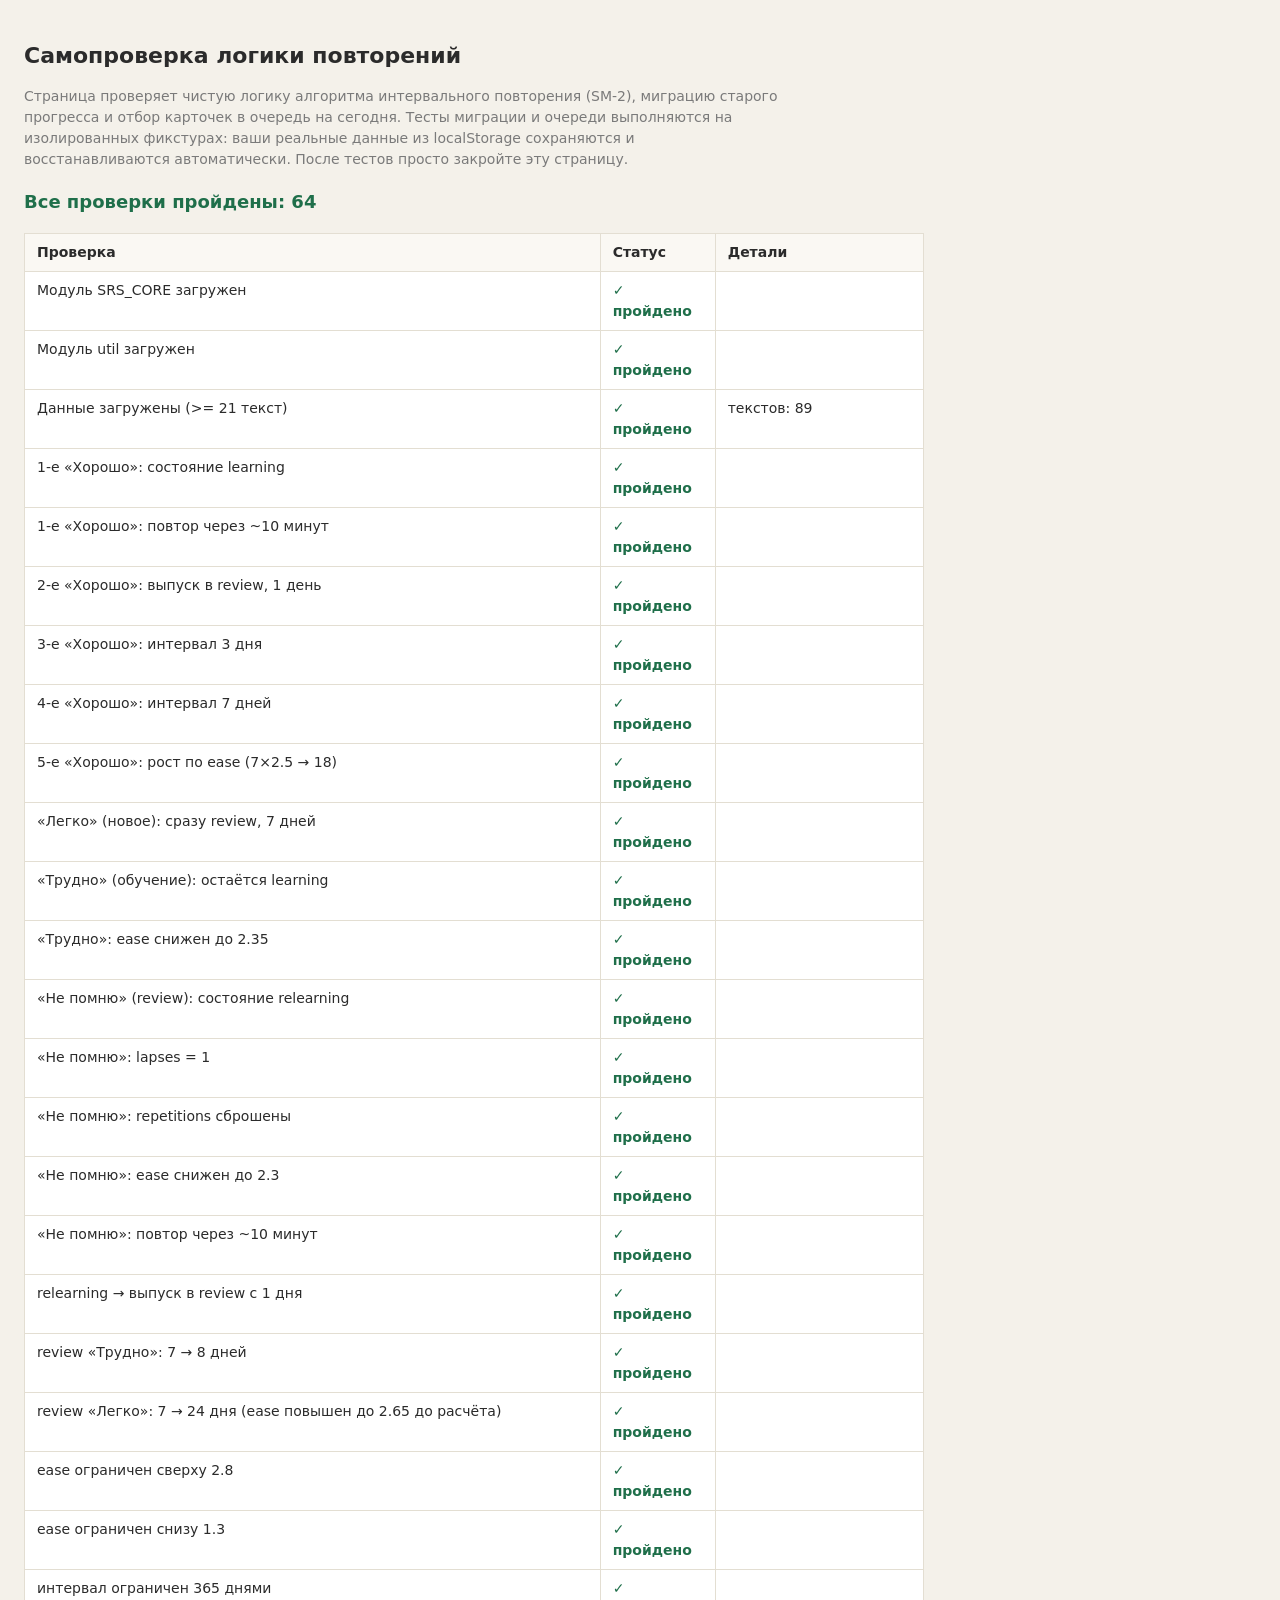
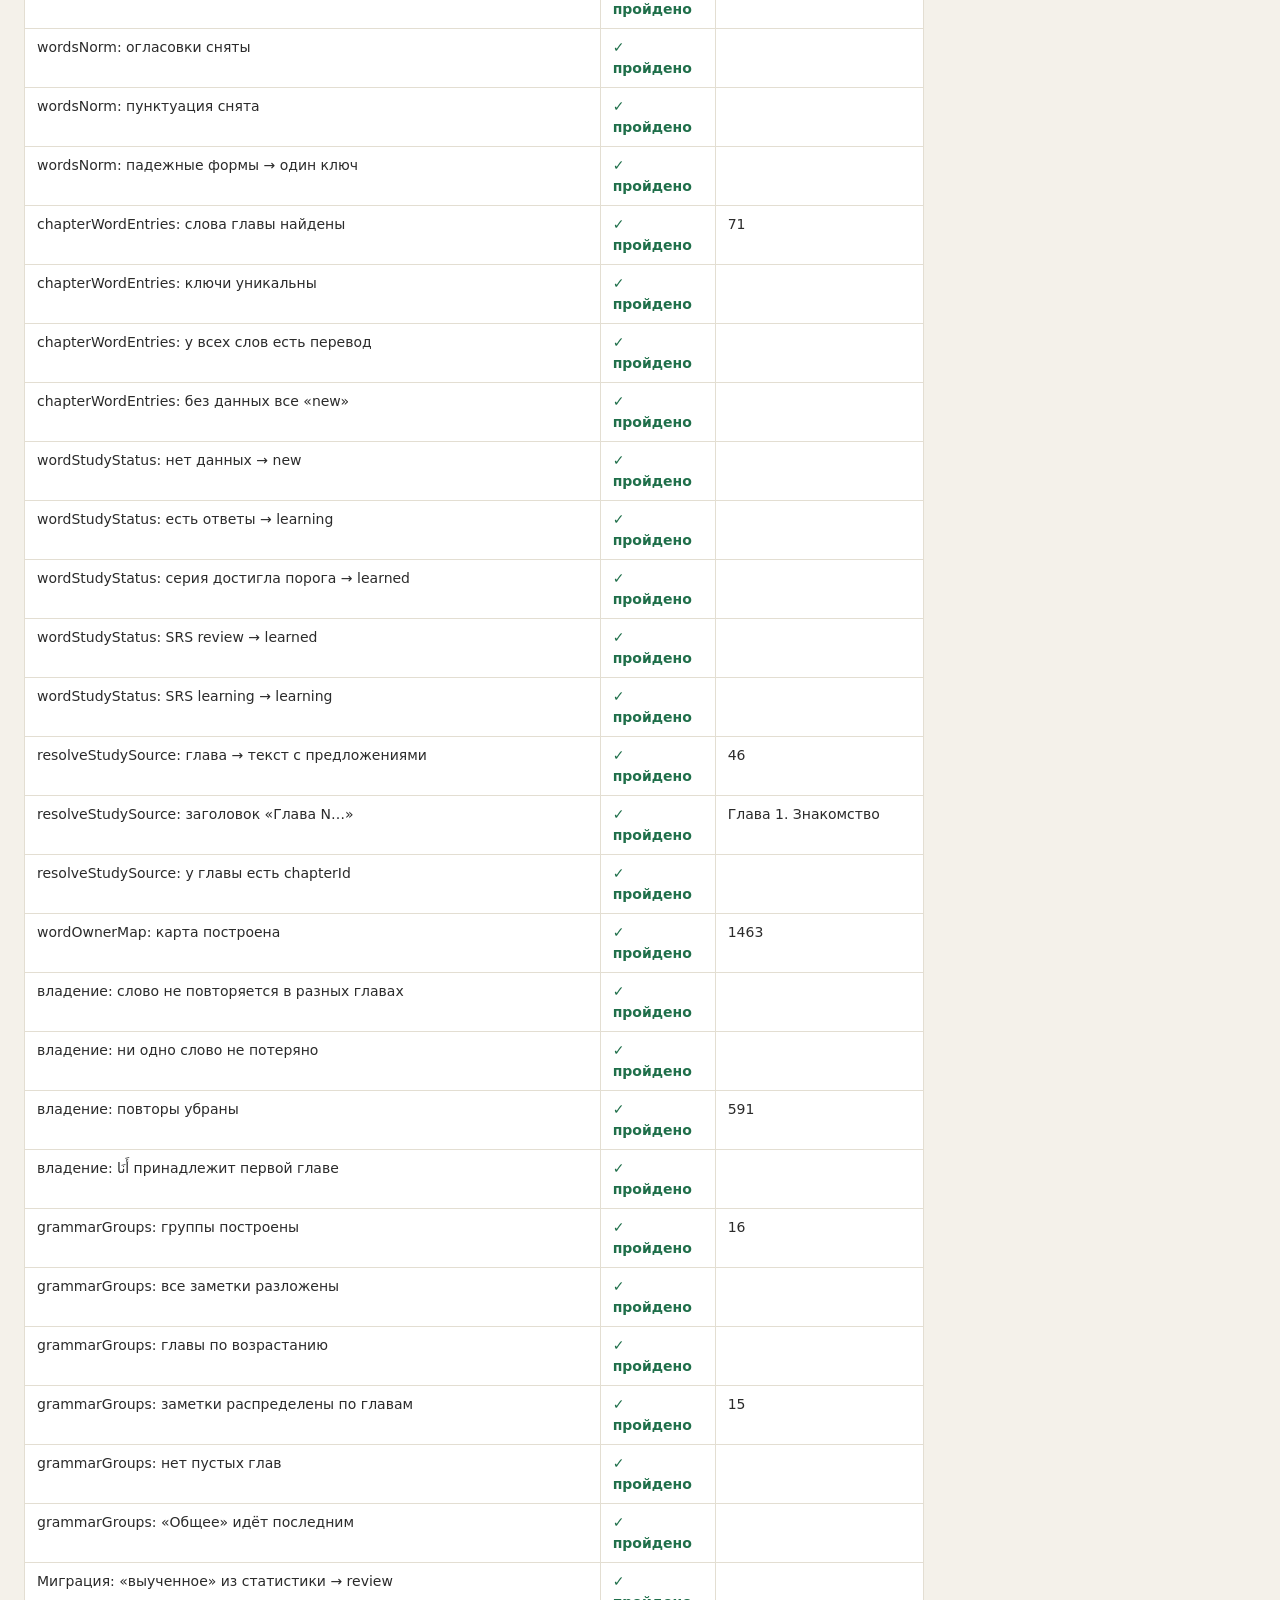
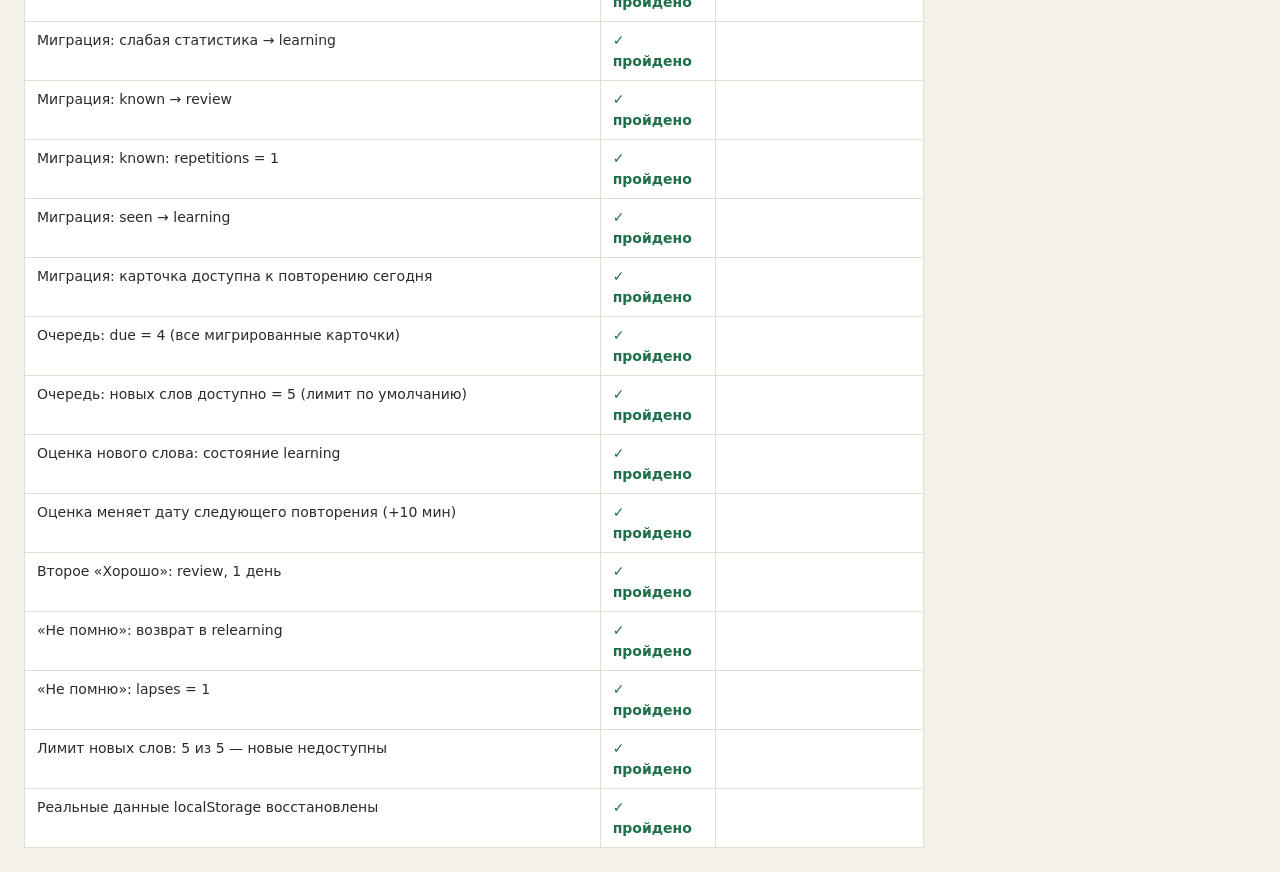
==== selftest.html @ 179c475f "Первичный коммит: сайт «Читаем арабский» Статический сайт (чистый HTML/CSS/JS, без сборщиков) для из" ====
<!DOCTYPE html>
<html lang="ru">
<head>
<meta charset="UTF-8">
<meta name="viewport" content="width=device-width, initial-scale=1.0">
<title>Самопроверка — Читаем арабский</title>
<style>
  body { font-family: "Segoe UI", system-ui, sans-serif; background: #f4f1ea; color: #2b2b2b; margin: 0; padding: 24px; line-height: 1.5; }
  h1 { font-size: 22px; }
  .note { font-size: 14px; color: #7a7a7a; max-width: 760px; }
  #summary { font-size: 18px; font-weight: 700; margin: 18px 0; }
  #summary.ok { color: #1f6f4a; }
  #summary.bad { color: #b3261e; }
  table { border-collapse: collapse; width: 100%; max-width: 900px; background: #fff; font-size: 14px; }
  th, td { border: 1px solid #e3ded2; padding: 8px 12px; text-align: left; vertical-align: top; }
  th { background: #faf8f3; }
  td.status { width: 90px; font-weight: 700; }
  tr.pass td.status { color: #1f6f4a; }
  tr.fail td.status { color: #b3261e; }
  tr.fail td { background: #fdecea; }
  code { background: #f0ece2; border-radius: 4px; padding: 1px 5px; font-size: 13px; }
</style>
</head>
<body>
<h1>Самопроверка логики повторений</h1>
<p class="note">
  Страница проверяет чистую логику алгоритма интервального повторения (SM-2),
  миграцию старого прогресса и отбор карточек в очередь на сегодня.
  Тесты миграции и очереди выполняются на изолированных фикстурах: ваши реальные
  данные из localStorage сохраняются и восстанавливаются автоматически.
  После тестов просто закройте эту страницу.
</p>
<div id="summary">Выполняется…</div>
<table id="results">
  <thead><tr><th>Проверка</th><th>Статус</th><th>Детали</th></tr></thead>
  <tbody></tbody>
</table>

<script src="js/util.js"></script>
<script src="js/mode.js"></script>
<script src="js/srs-core.js"></script>
<script src="js/data.js"></script>
<script src="js/data-juz30.js"></script>
<script src="js/data-fatiha.js"></script>
<script src="js/data-hadith.js"></script>
<script src="js/data-huna.js"></script>
<script src="js/words-core.js"></script>
<script src="js/selftest.js"></script>
</body>
</html>
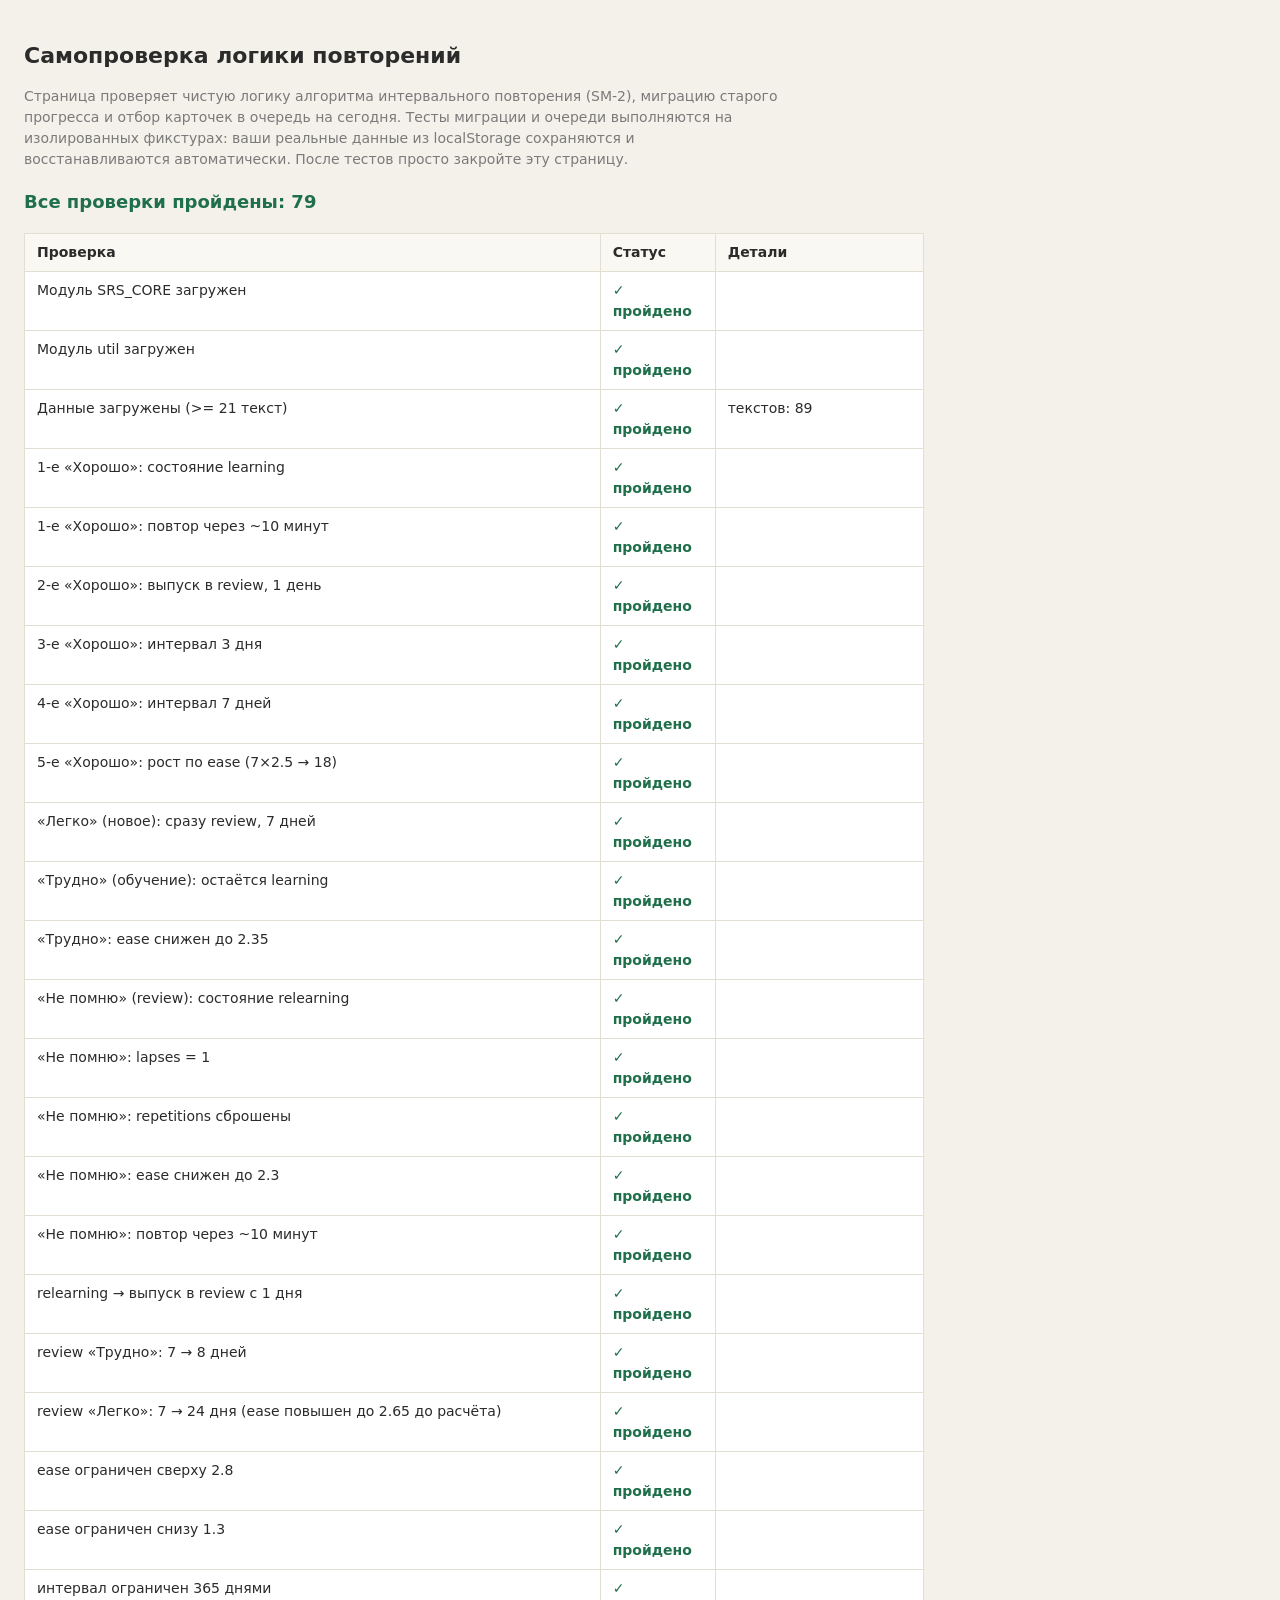
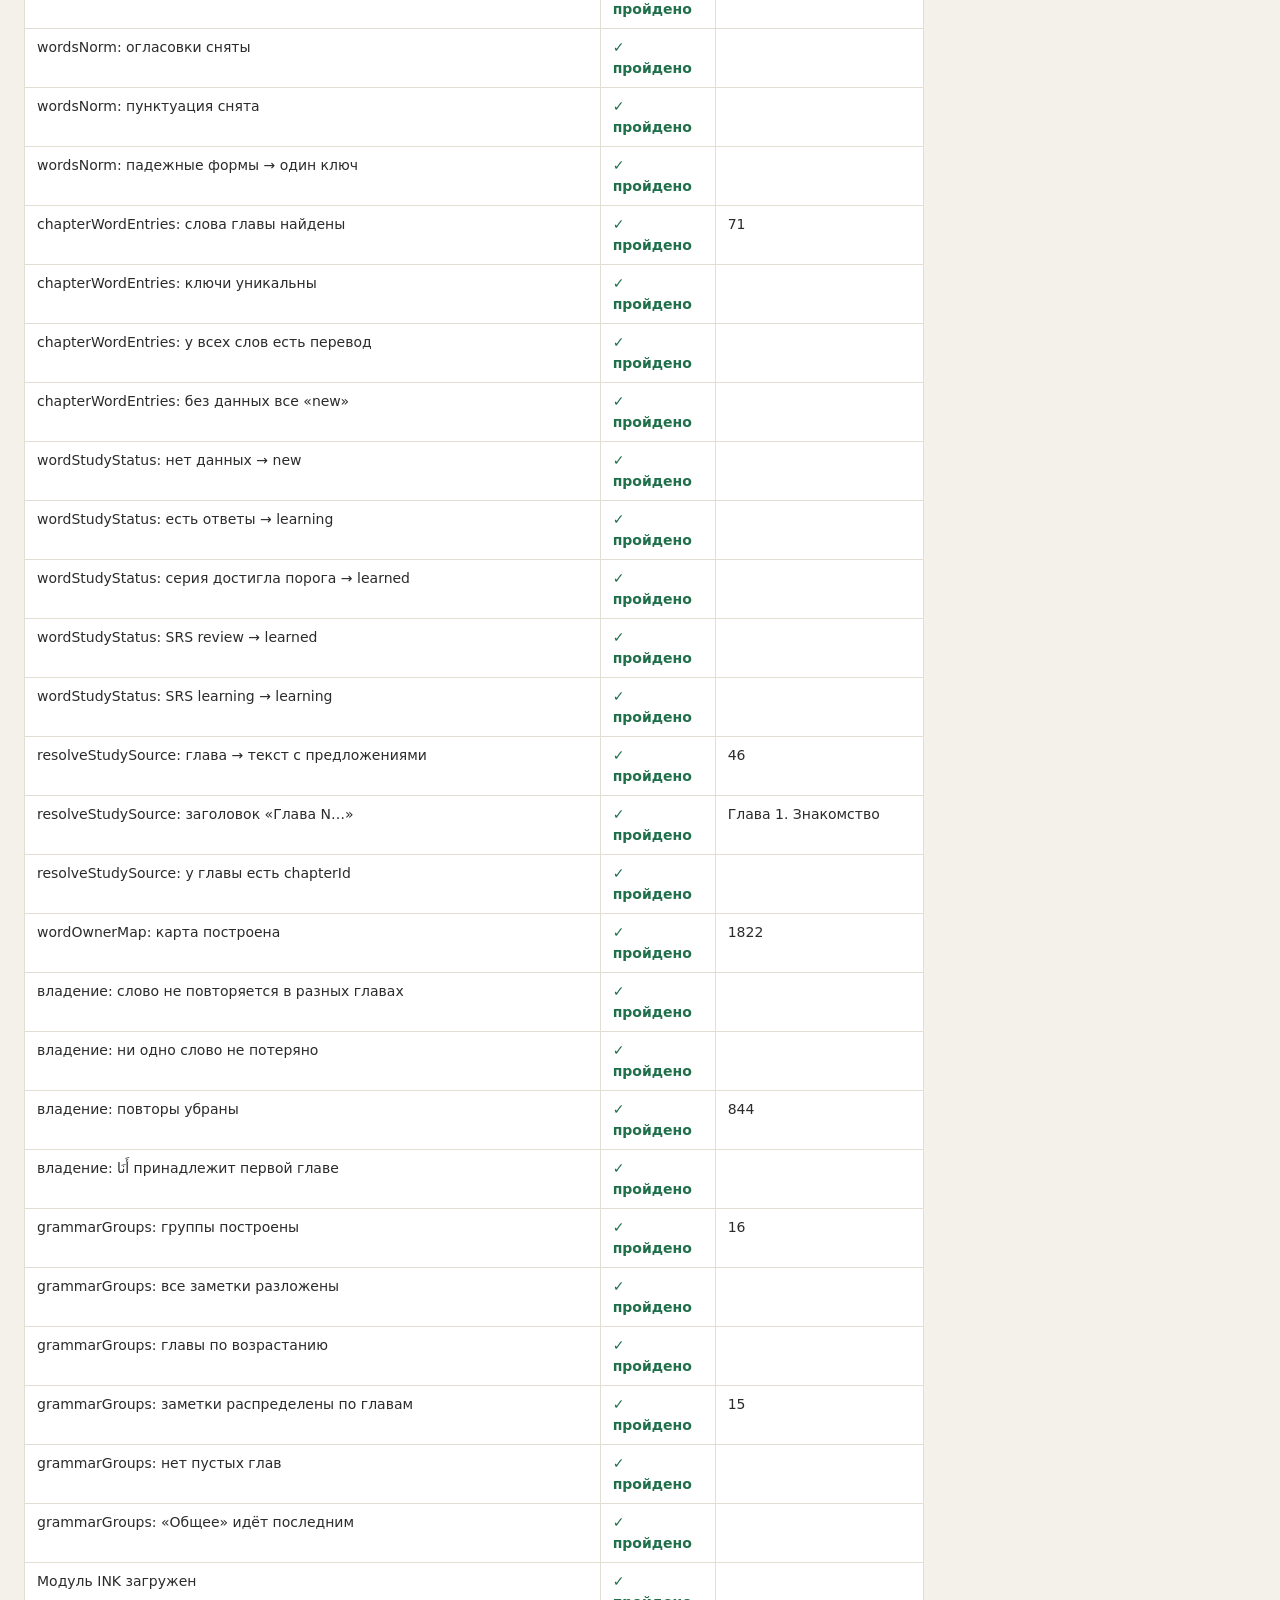
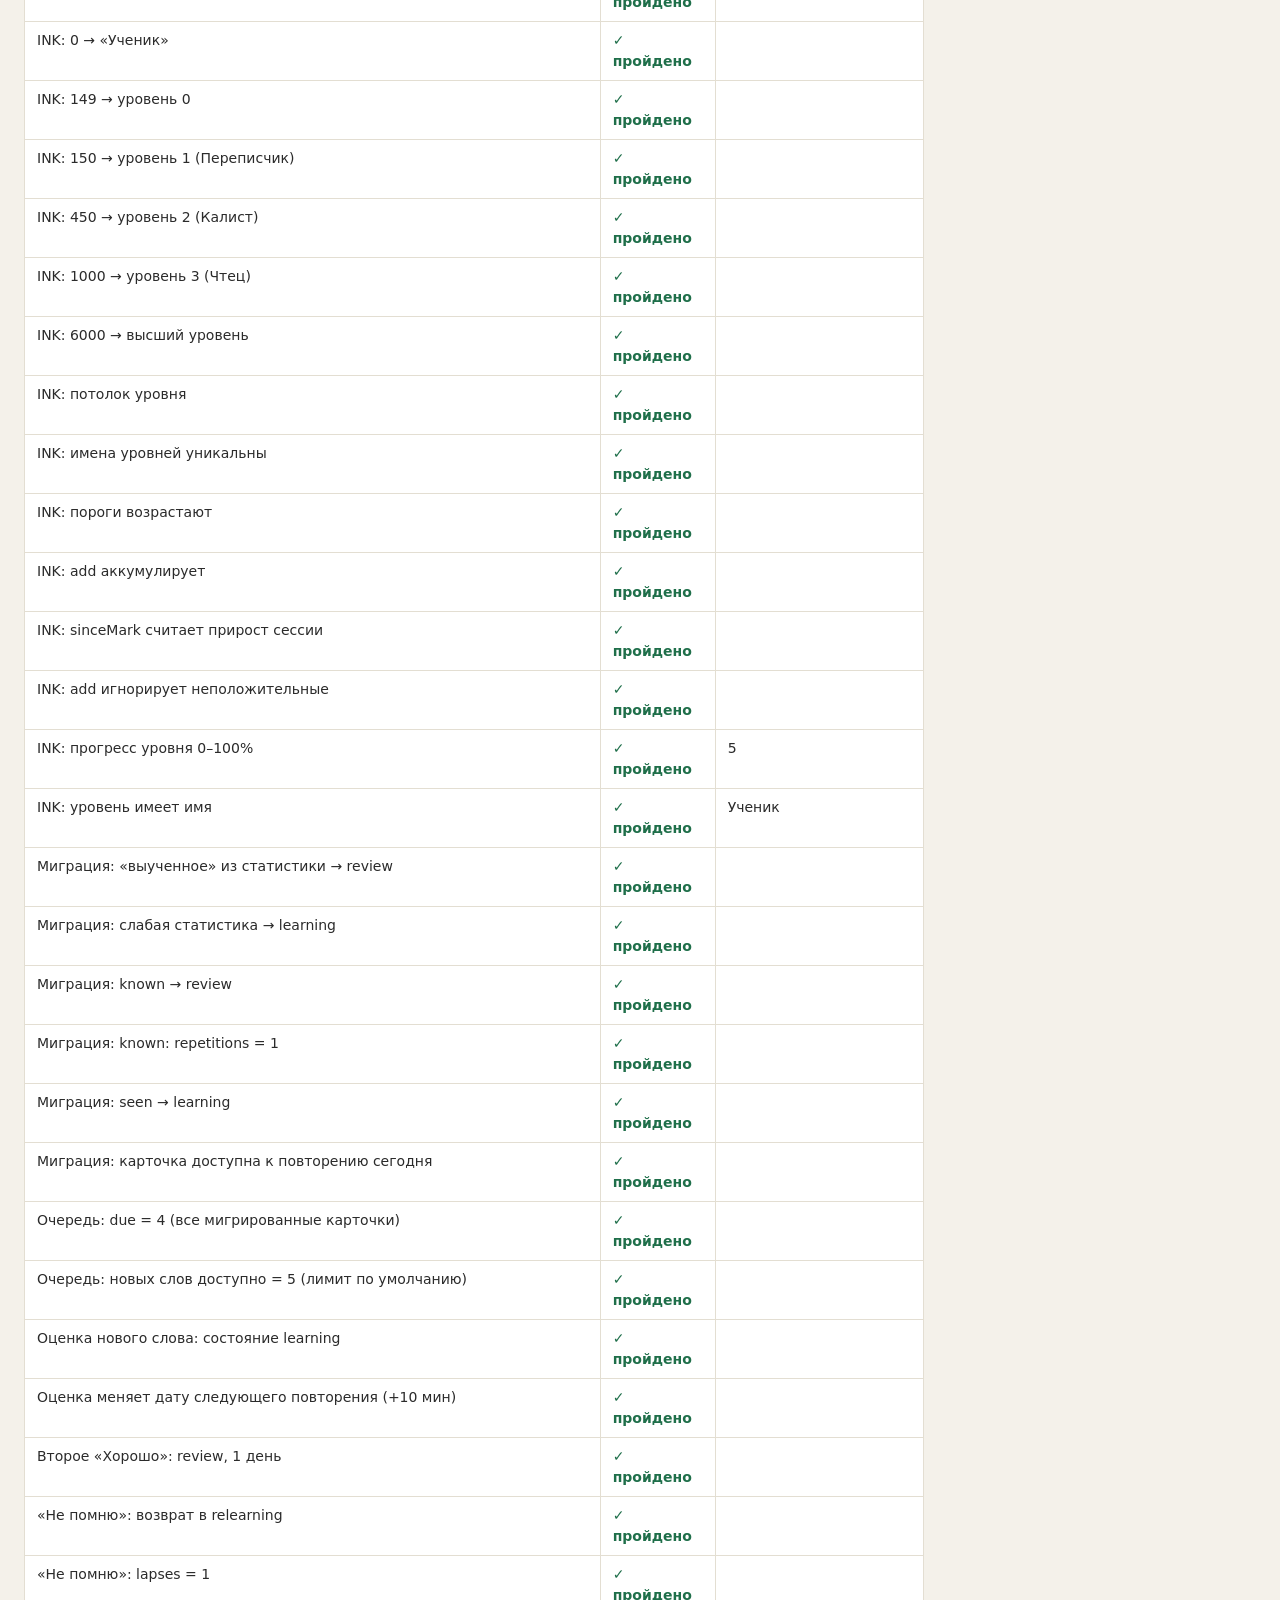
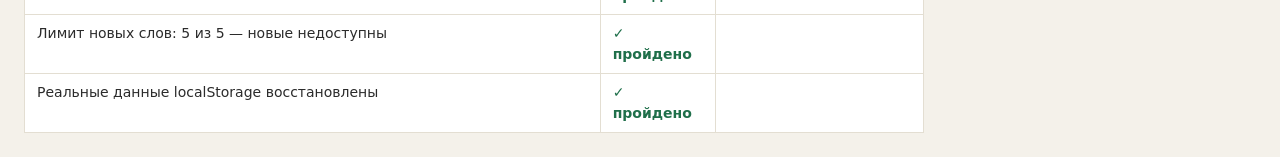
==== commit 7e71cda7: "Геймификация: золотые чернила и уровни пути писца" ====
--- a/selftest.html
+++ b/selftest.html
@@ -38,6 +38,7 @@
 
 <script src="js/util.js"></script>
 <script src="js/mode.js"></script>
+<script src="js/ink.js"></script>
 <script src="js/srs-core.js"></script>
 <script src="js/data.js"></script>
 <script src="js/data-juz30.js"></script>
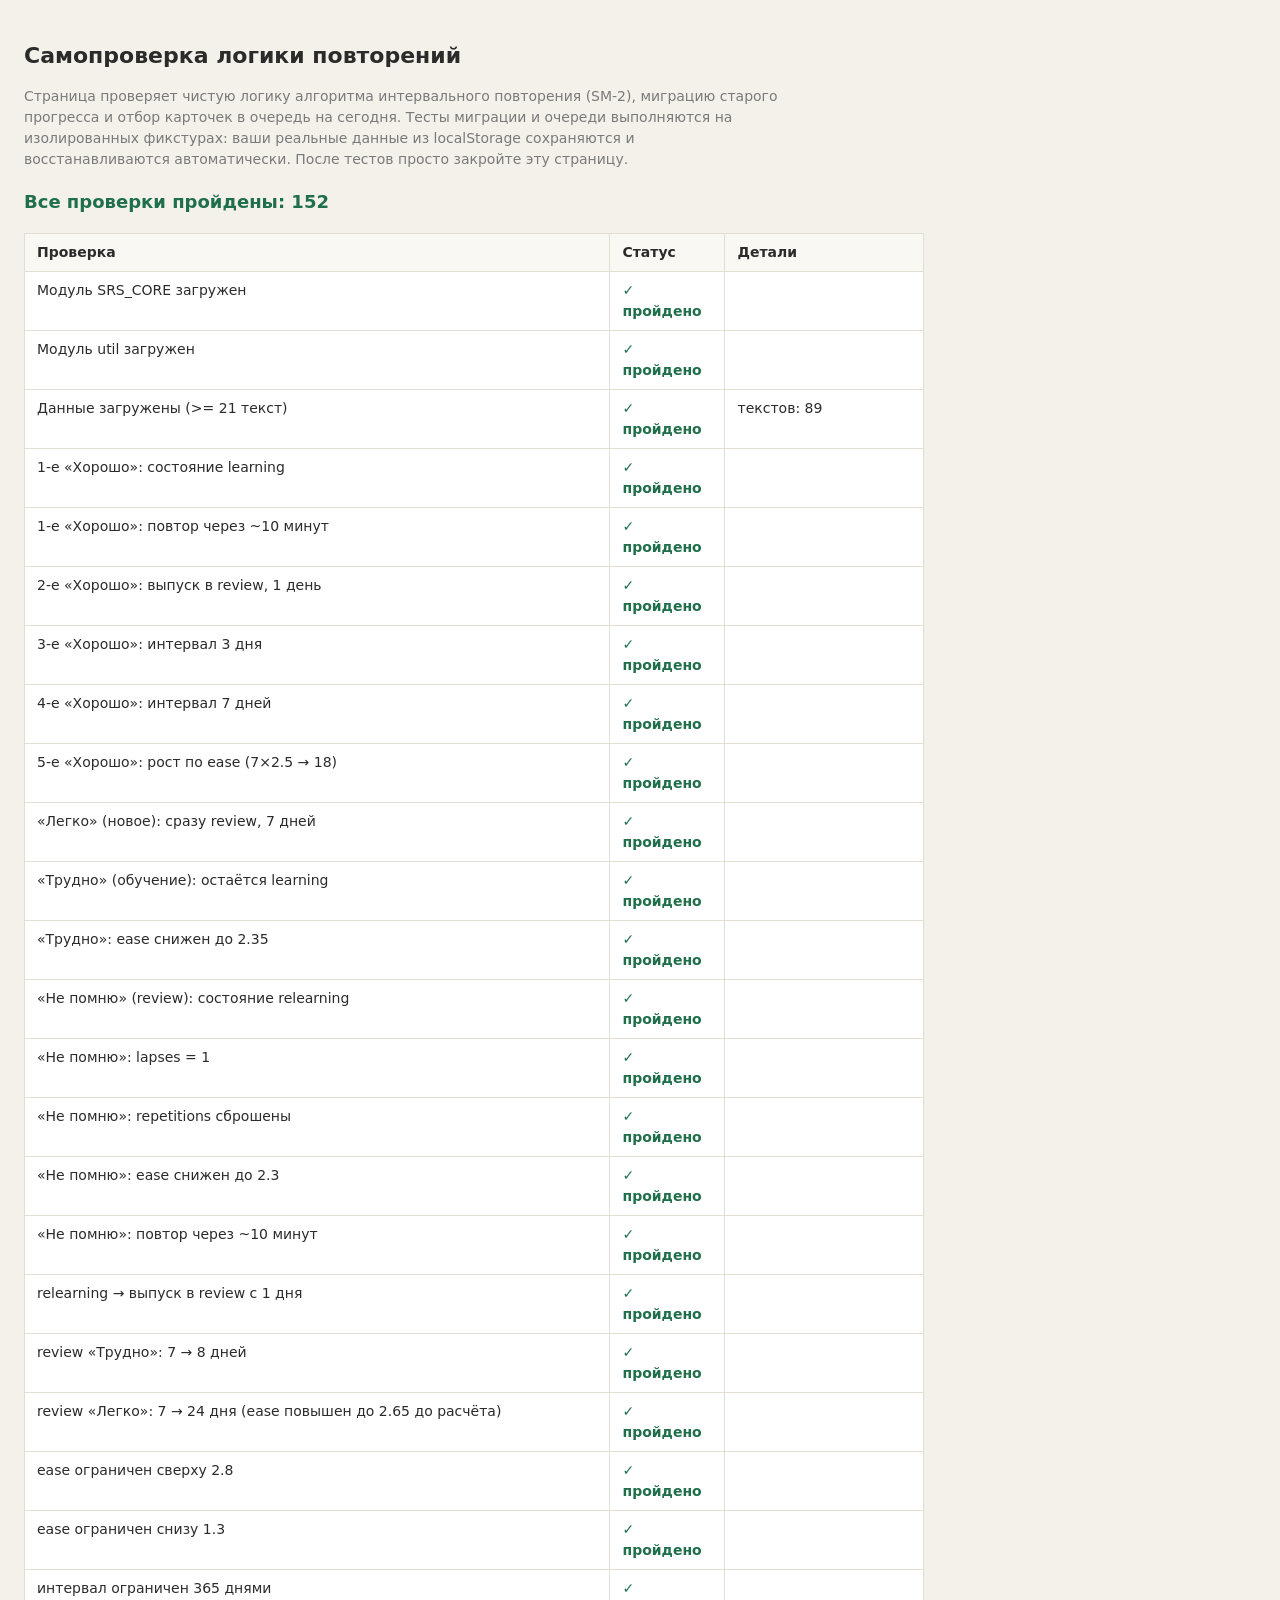
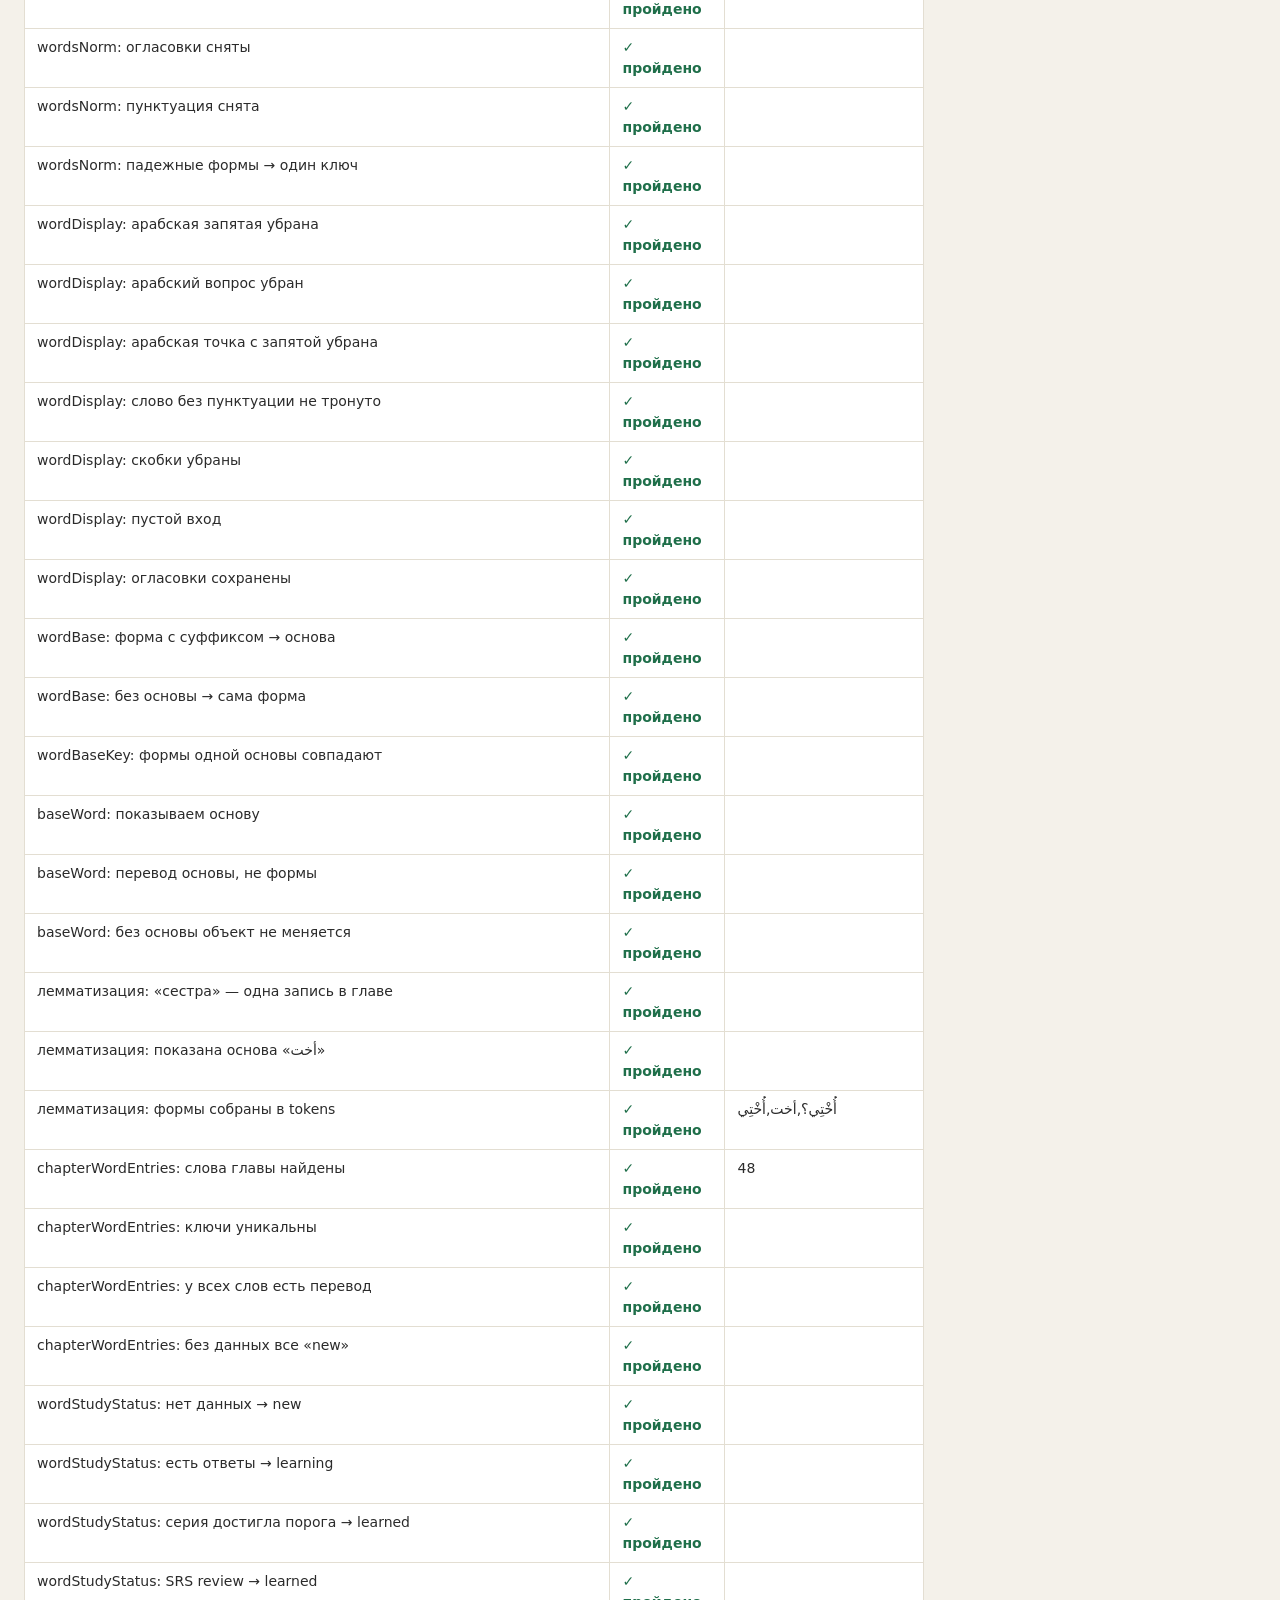
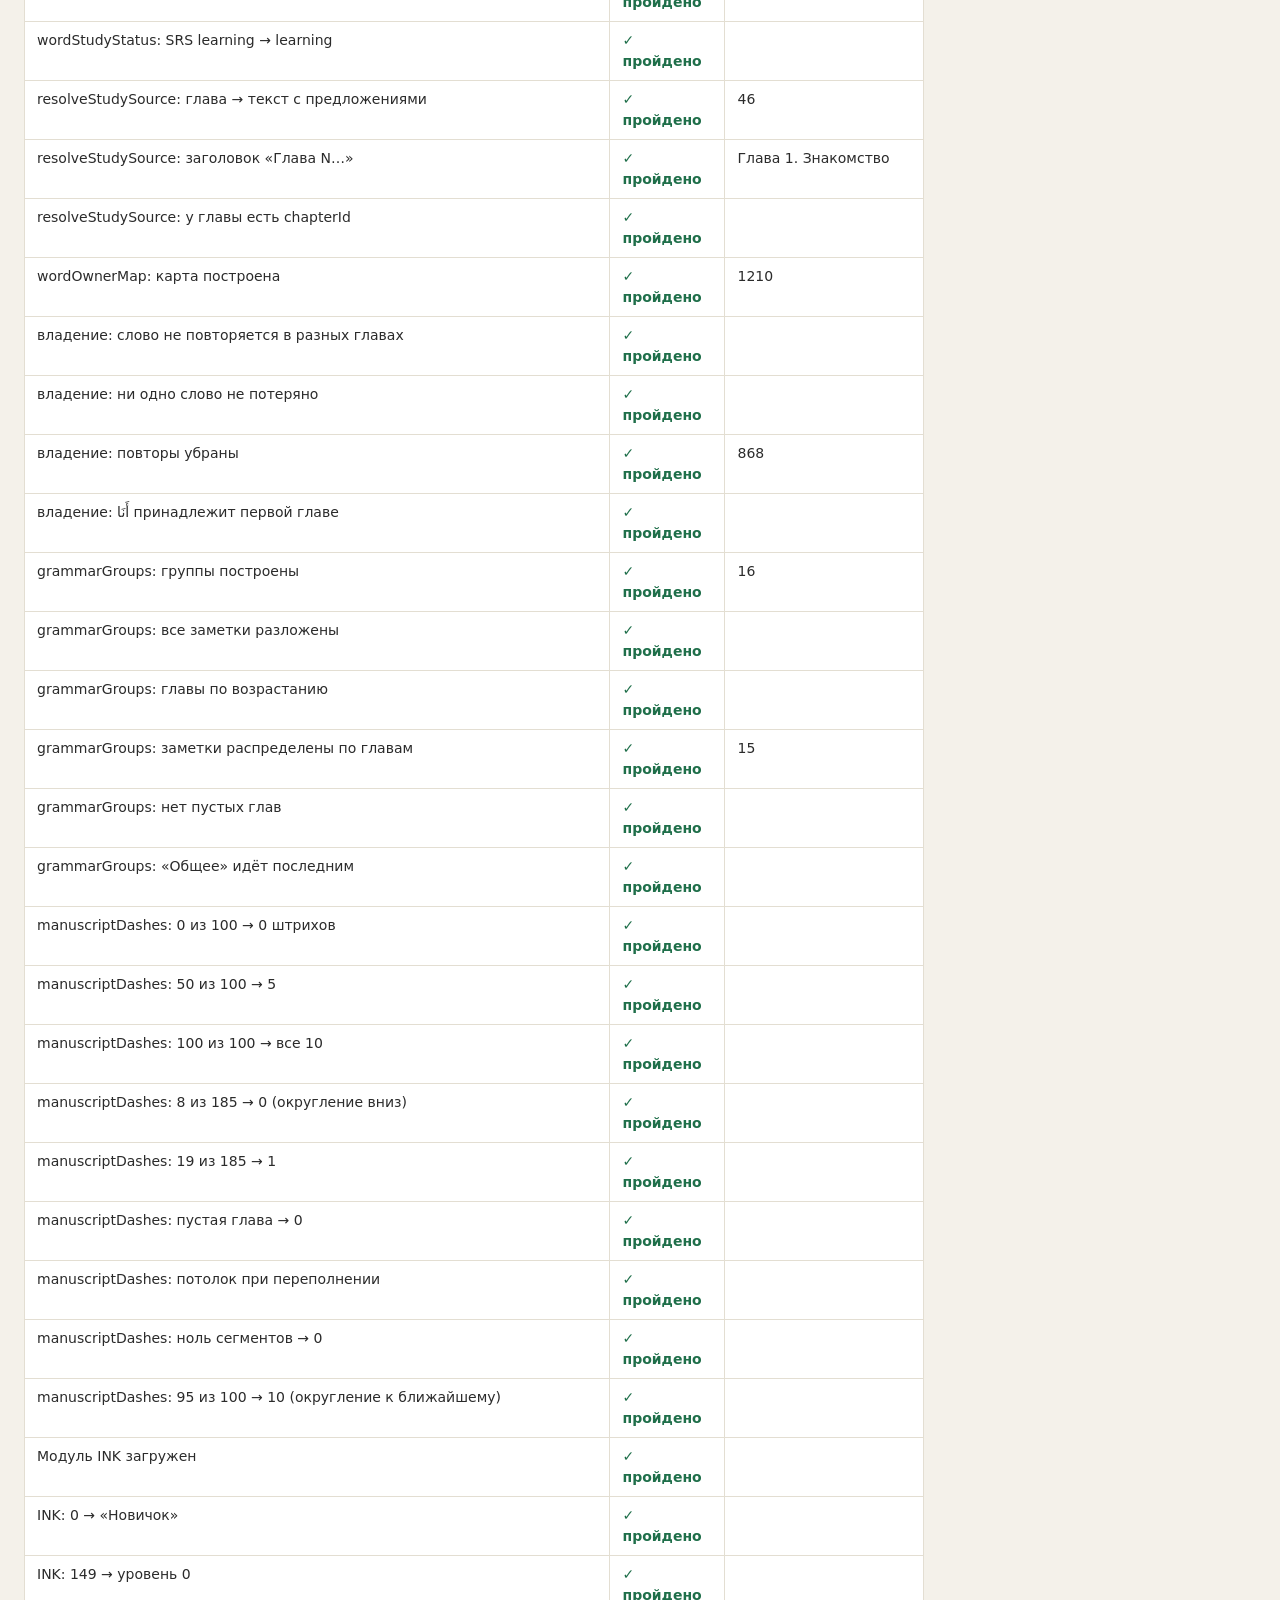
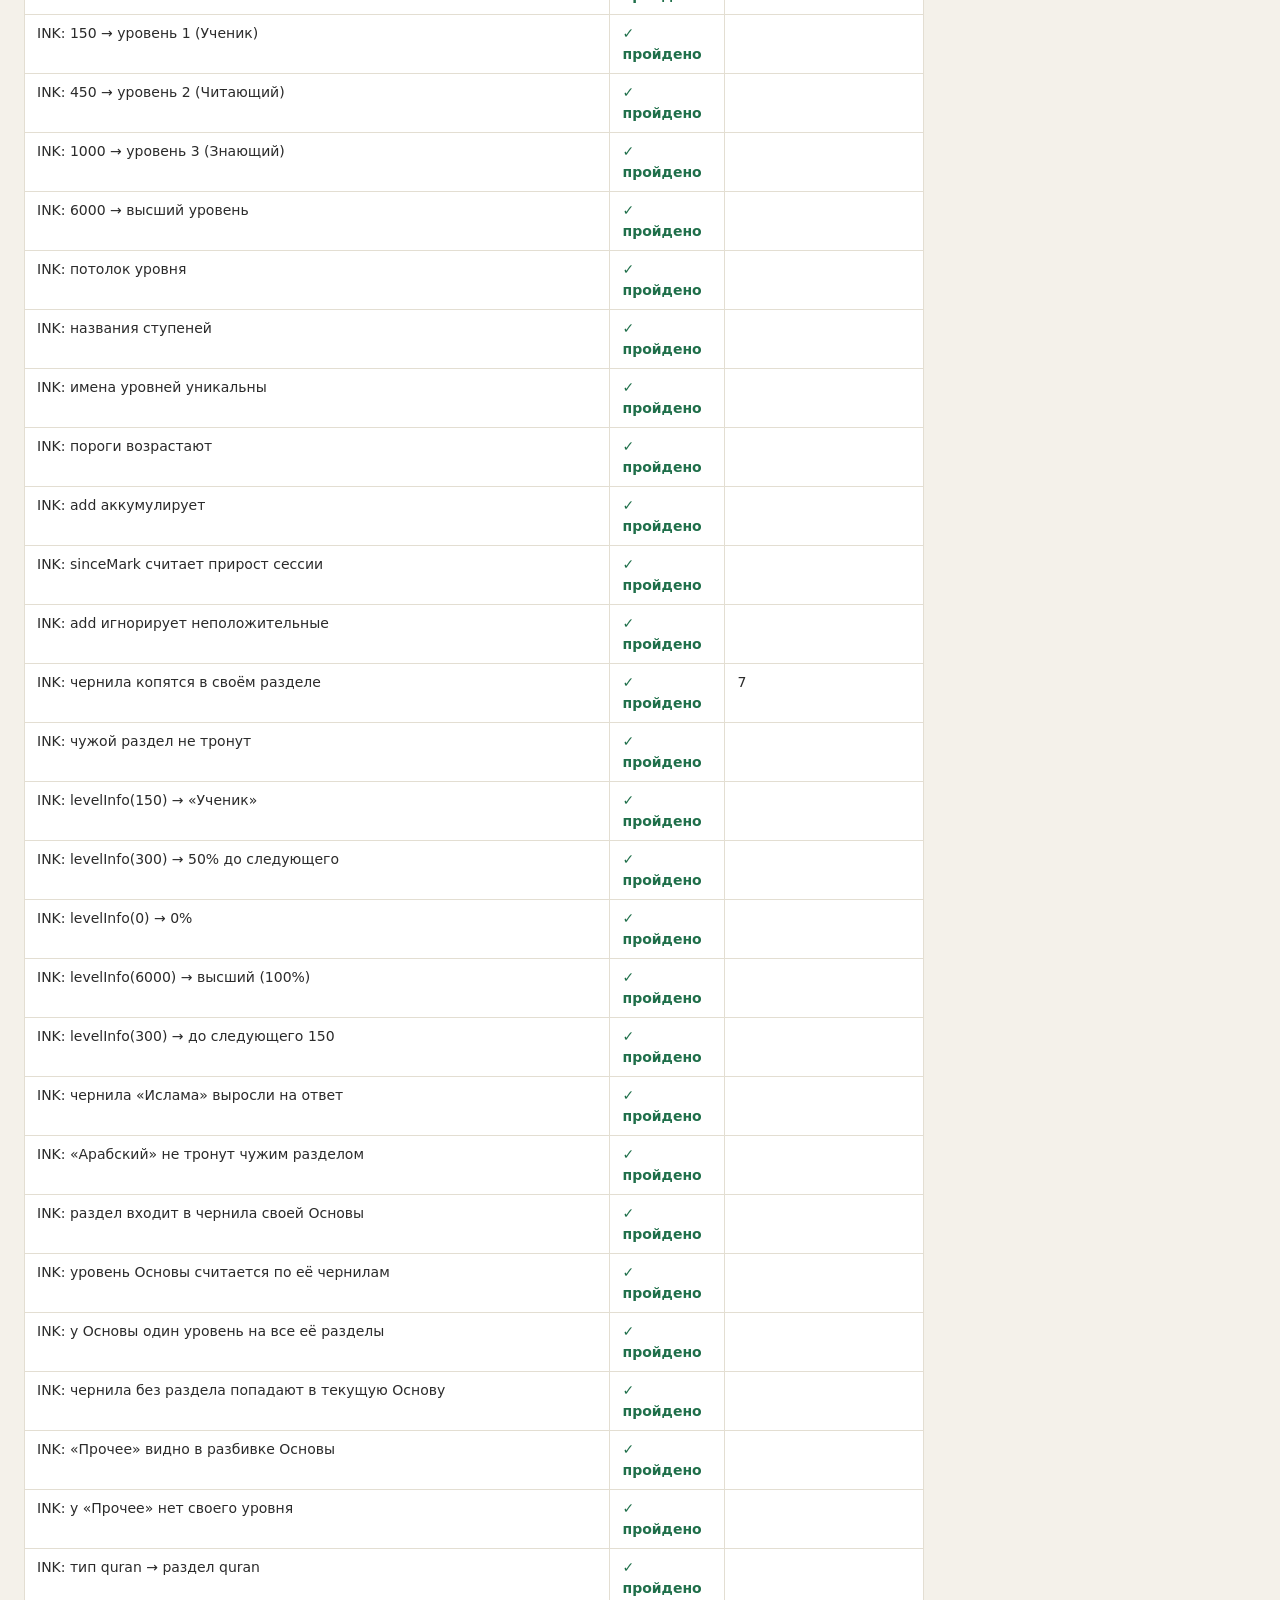
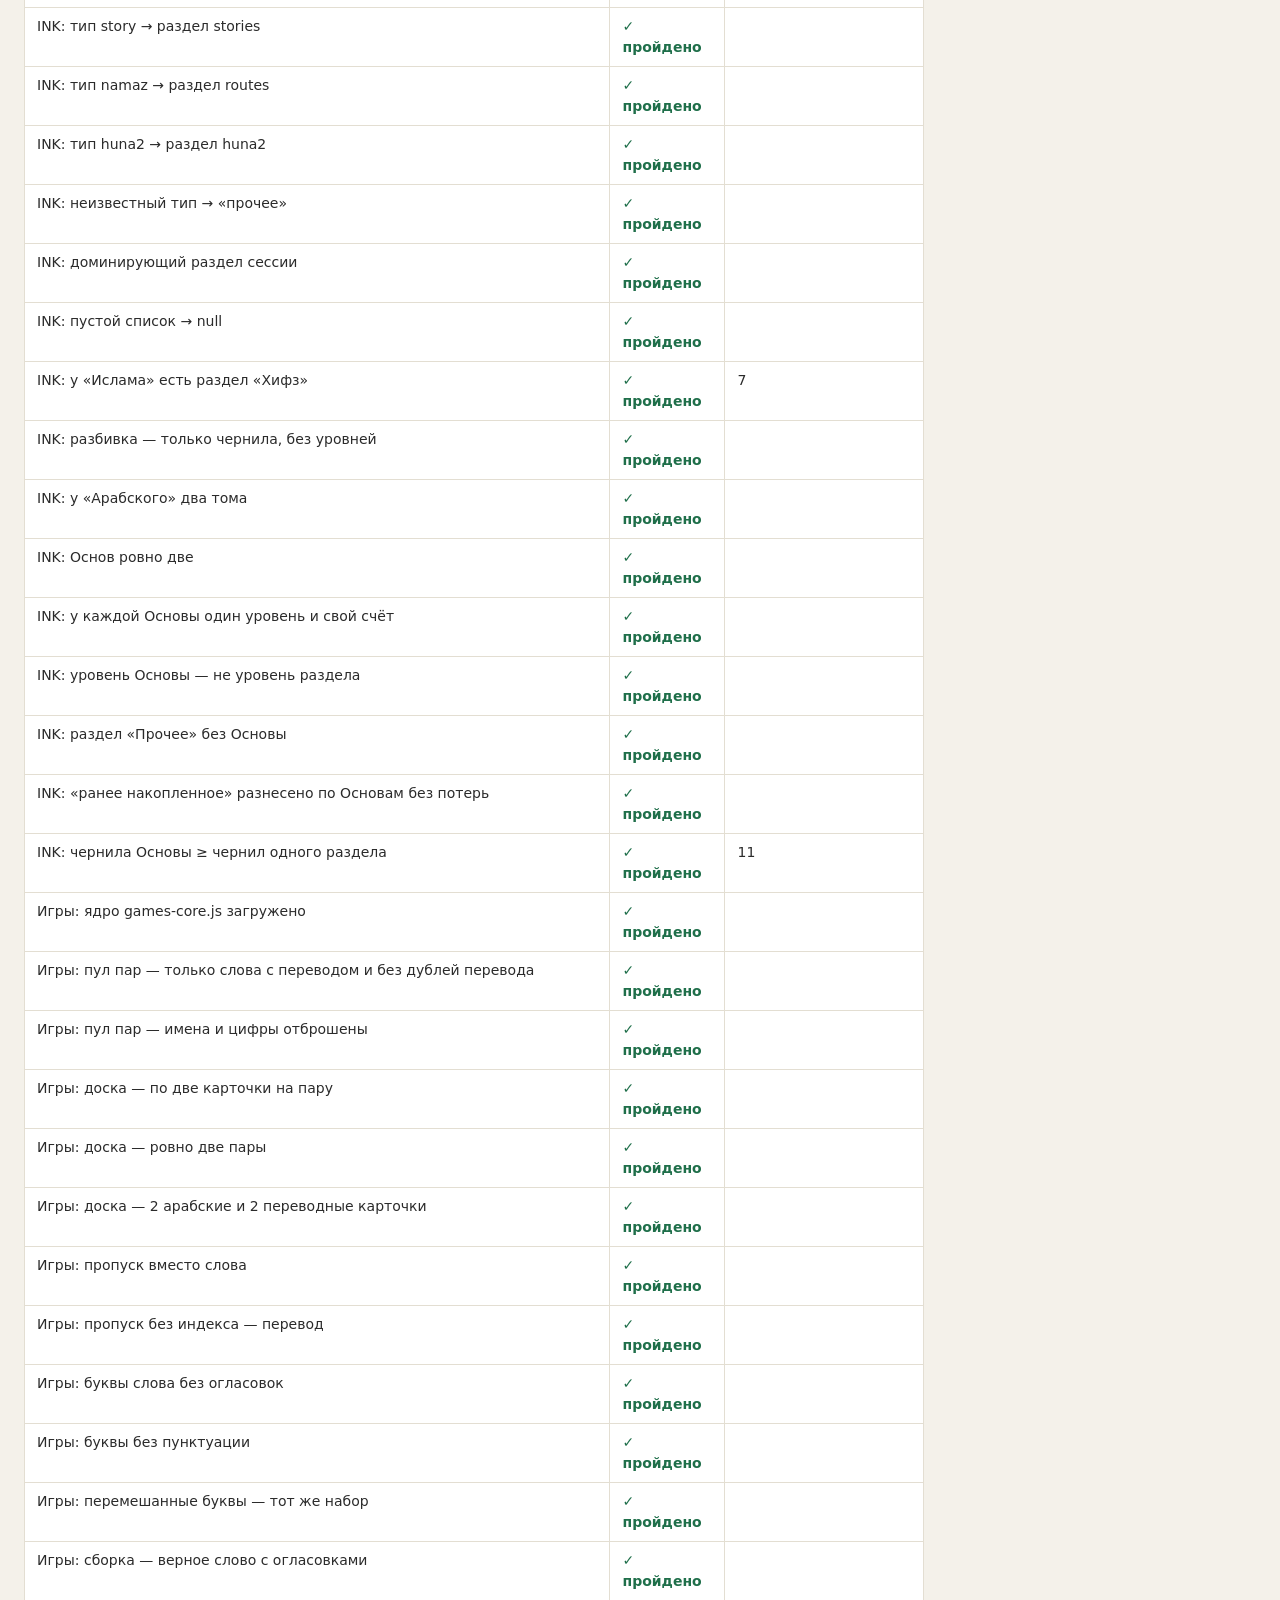
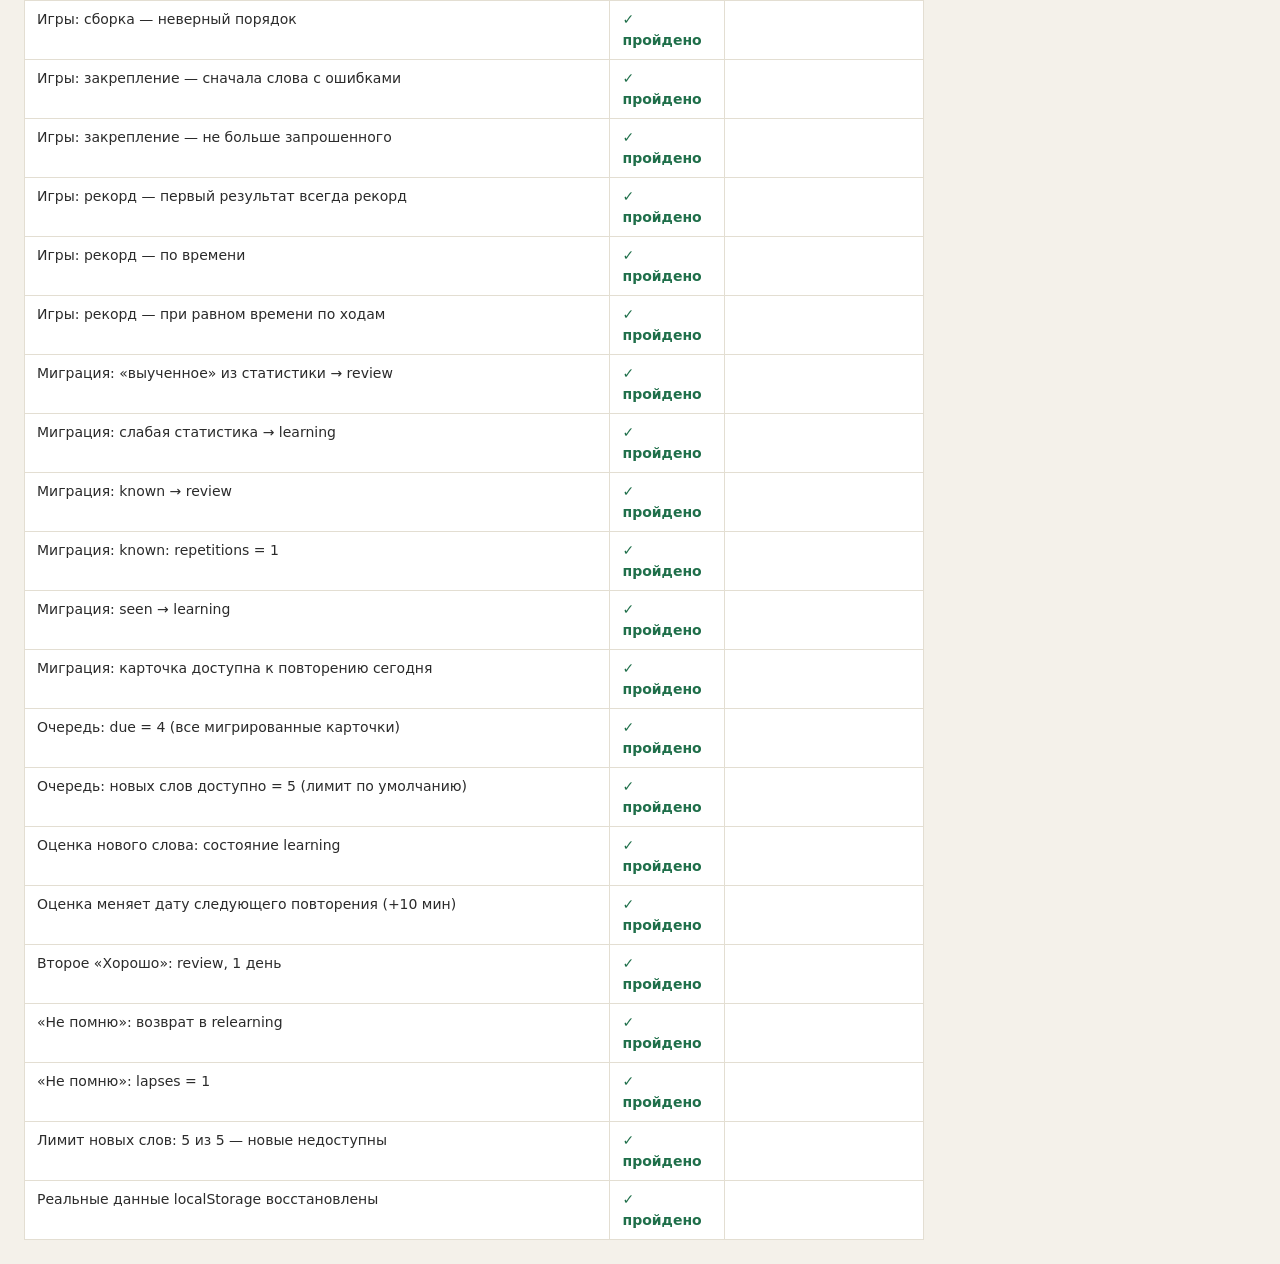
==== commit ab41e3ca: "Игры: раздел «Игры» + «Мемори+» (пары + закрепление) По решению пользователя игры вынесены в ОТДЕЛЬН" ====
--- a/selftest.html
+++ b/selftest.html
@@ -46,6 +46,7 @@
 <script src="js/data-hadith.js"></script>
 <script src="js/data-huna.js"></script>
 <script src="js/words-core.js"></script>
+<script src="js/games-core.js"></script>
 <script src="js/selftest.js"></script>
 </body>
 </html>
